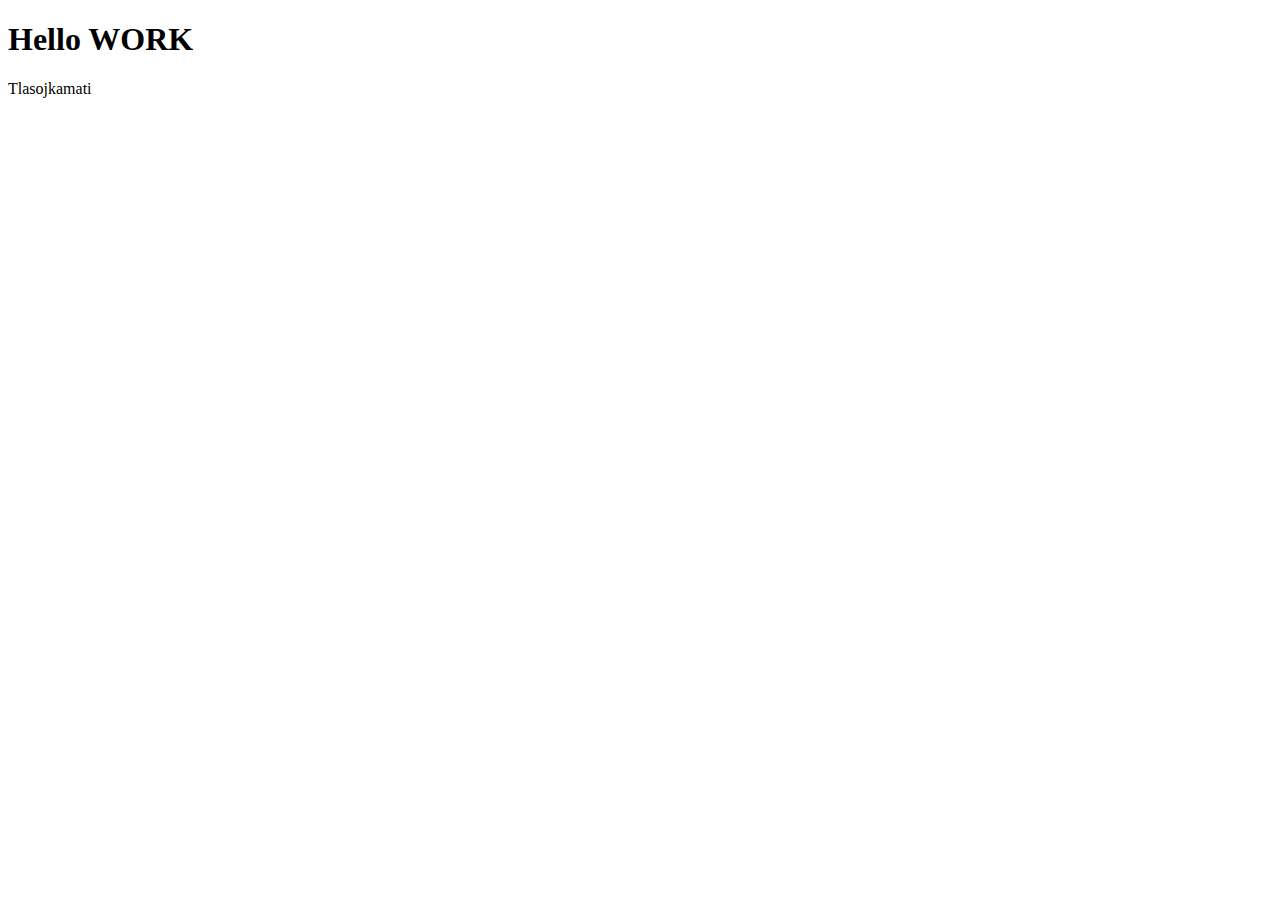
==== Index.html @ c9ee174c "first commit" ====
<!DOCTYPE html>
<html lang="en">
<head>
    <meta charset="UTF-8">
    <meta name="viewport" content="width=device-width, initial-scale=1.0">
    <title>Que paso Raza</title>
</head>
<body>
    <h1>Hello WORK</h1>
    <article>Tlasojkamati</article>
    <script src="lojic.js"></script>
</body>
</html>
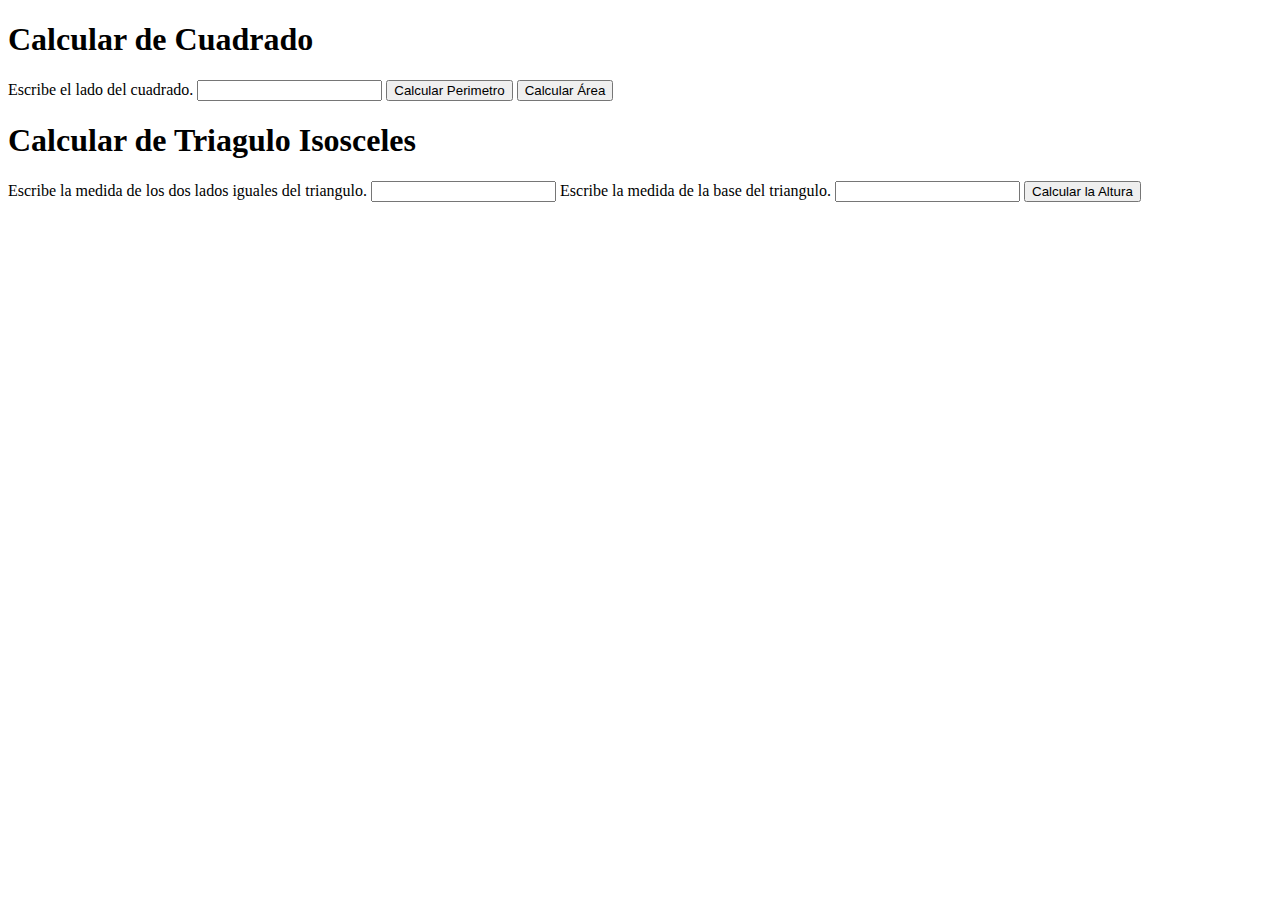
==== commit a61b522f: "Nuevo Curso" ====
--- a/Index.html
+++ b/Index.html
@@ -3,11 +3,34 @@
 <head>
     <meta charset="UTF-8">
     <meta name="viewport" content="width=device-width, initial-scale=1.0">
-    <title>Que paso Raza</title>
+    <title>Calculo de Area y Perimentro</title>
 </head>
 <body>
-    <h1>Hello WORK</h1>
-    <article>Tlasojkamati</article>
-    <script src="lojic.js"></script>
+    <header>
+        <h1>Calcular de Cuadrado</h1>
+        <form>
+            <label for="inputCuadrado">
+                Escribe el lado del cuadrado.
+            </label>
+            <input id="inputCuadrado" type="number"/>
+            <button type="button" onclick="perimetroCuadrado()">Calcular Perimetro</button>
+            <button type="button" onclick="areaCuadrado()">Calcular Área</button>
+        </form>
+    </header>
+    <header>
+        <h1>Calcular de Triagulo Isosceles</h1>
+        <form>
+            <label for="inputTrianguloLados">
+                Escribe la medida de los dos lados iguales del triangulo.
+            </label>
+            <input id="inputTrianguloLados" type="number"/>
+            <label for="inputTrianguloBase">
+                Escribe la medida de la base del triangulo.
+            </label>
+            <input id="inputTrianguloBase" type="number"/>
+            <button type="button" onclick="altura()">Calcular la Altura</button>
+        </form>
+    </header>
+    <script src="./lojic.js"></script>
 </body>
 </html>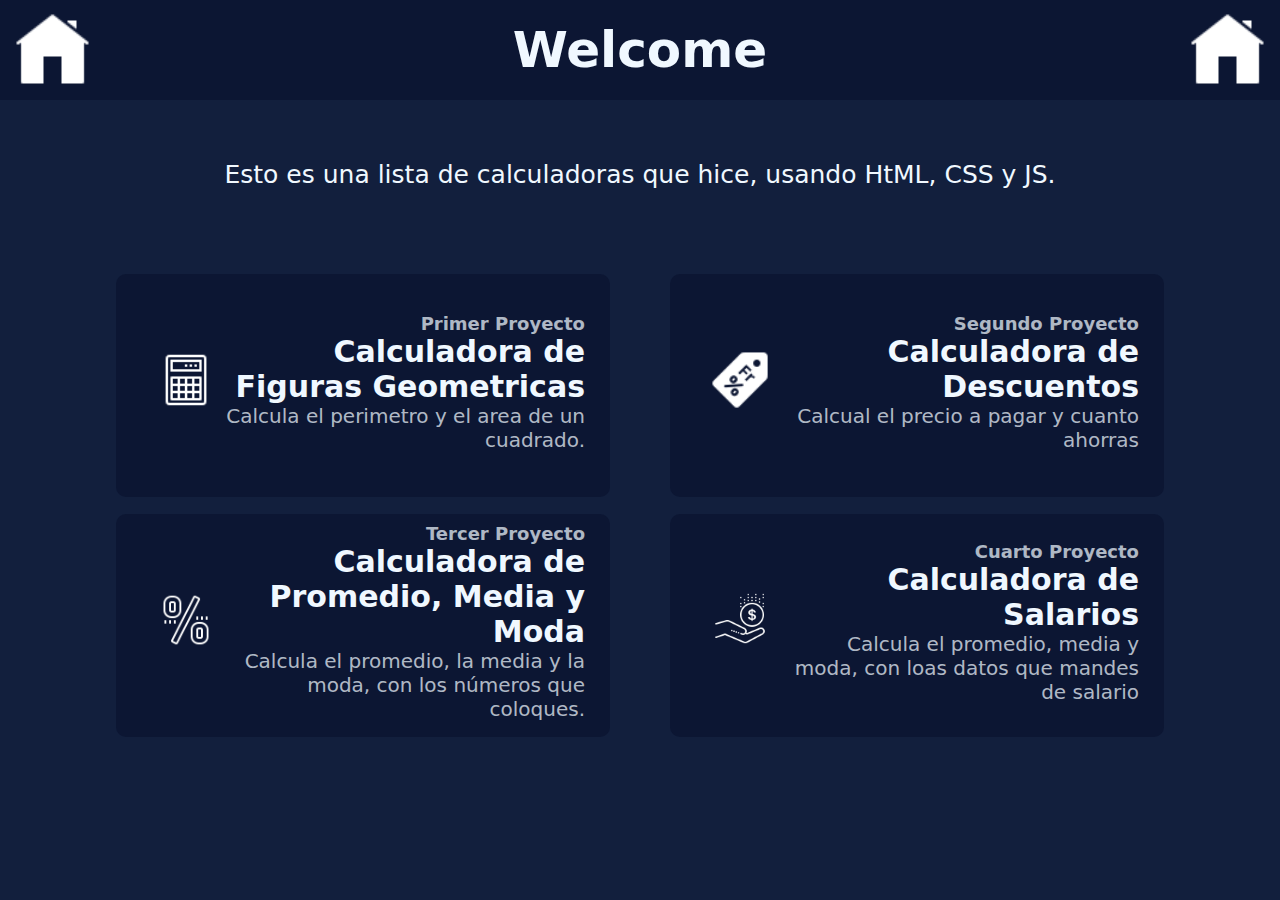
==== commit f1c8bb80: "Retoques" ====
--- a/Index.html
+++ b/Index.html
@@ -1,36 +1,97 @@
-<!DOCTYPE html>
-<html lang="en">
-<head>
-    <meta charset="UTF-8">
-    <meta name="viewport" content="width=device-width, initial-scale=1.0">
-    <title>Calculo de Area y Perimentro</title>
-</head>
-<body>
-    <header>
-        <h1>Calcular de Cuadrado</h1>
-        <form>
-            <label for="inputCuadrado">
-                Escribe el lado del cuadrado.
-            </label>
-            <input id="inputCuadrado" type="number"/>
-            <button type="button" onclick="perimetroCuadrado()">Calcular Perimetro</button>
-            <button type="button" onclick="areaCuadrado()">Calcular Área</button>
-        </form>
-    </header>
-    <header>
-        <h1>Calcular de Triagulo Isosceles</h1>
-        <form>
-            <label for="inputTrianguloLados">
-                Escribe la medida de los dos lados iguales del triangulo.
-            </label>
-            <input id="inputTrianguloLados" type="number"/>
-            <label for="inputTrianguloBase">
-                Escribe la medida de la base del triangulo.
-            </label>
-            <input id="inputTrianguloBase" type="number"/>
-            <button type="button" onclick="altura()">Calcular la Altura</button>
-        </form>
-    </header>
-    <script src="./lojic.js"></script>
-</body>
+<!DOCTYPE html>
+<html lang="en">
+<head>
+    <meta charset="UTF-8">
+    <meta http-equiv="X-UA-Compatible" content="IE=edge">
+    <meta name="viewport" content="width=device-width, initial-scale=1.0">
+    <link rel="stylesheet" href="./forIndex.css">
+    <title>Proyecto de Calculos</title>
+</head>
+<body>
+    <nav class="presentacion">
+        <img src="./casa.png" alt="">
+        <h1>Welcome</h1>
+        <img src="./casa.png" alt="">
+    </nav>
+    <section class="content-descrip">
+        <p   p class="descripcion">Esto es una lista de calculadoras que hice, usando
+            HtML, CSS y JS.</p> 
+    </section>
+    <section class="contein-marco">
+            <div class="marco">
+            <a href="./figurasGeometricas.html">
+                <div class="marco__cuadros">
+                    <div>
+                        <img class="imagCard animacion" src="./calculadora-50.png" alt="">                
+                    </div>
+                    <div class="tituloCard">
+                        <h2 class="animacion">Primer Proyecto</h2>
+                        <h1 class="tituloCard__text animacion">Calculadora de Figuras Geometricas</h1>
+                        <p class="animacion">Calcula el perimetro y el area de un cuadrado.</p>
+                    </div>
+                </div>
+            </a>
+            <a href="./Descuentos.html">
+                <div class="marco__cuadros">
+                    <div>
+                        <img class="imagCard animacion" src="./descuento-50.png" alt="">                
+                    </div>
+                    <div class="tituloCard">
+                        <h2 class="animacion">Segundo Proyecto</h2>
+                        <h1 class="tituloCard__text animacion">Calculadora de Descuentos</h1>
+                        <p class="animacion">Calcual el precio a pagar y cuanto ahorras</p>
+                    </div>
+                </div> 
+            </a>
+            <a href="./promedio.html">
+                <div class="marco__cuadros">
+                    <div>
+                        <img class="imagCard animacion" src="./porcentaje-50.png" alt="">                
+                    </div>
+                    <div class="tituloCard">
+                        <h2 class="animacion">Tercer Proyecto</h2>
+                        <h1 class="tituloCard__text animacion">Calculadora de Promedio, Media y Moda</h1>
+                        <p class="animacion">Calcula el promedio, la media y la moda, con los números que coloques.</p>
+                    </div>
+                </div> 
+            </a>
+            <a href="">
+                <div class="marco__cuadros">
+                    <div>
+                        <img class="imagCard animacion" src="./salario.png" alt="">                
+                    </div>
+                    <div class="tituloCard">
+                        <h2 class="animacion">Cuarto Proyecto</h2>
+                        <h1 class="tituloCard__text animacion">Calculadora de Salarios</h1>
+                        <p class="animacion">Calcula el promedio, media y moda, con loas datos que mandes de salario</p>
+                    </div>
+                </div> 
+            </a>
+        </div>
+    </section>
+    
+
+    <!-- <section>
+        <ul class="lista">
+            <li>
+                <a href="./figurasGeometricas.html">Calculadora de Figuras Geometricas</a>
+            </li>
+            <li>
+                <a href="./Descuentos.html">Calculadora de Descuentos</a>
+            </li>
+            <li>
+                <a href="./promedio.html">Calculadora para sacar promedios</a>
+            </li>
+            <li>
+                <a href="./media.html">Calcular la media</a>
+            </li>
+            <li>
+                <a href="./moda.html">Calcular la moda</a>
+            </li>
+            <li>
+                <a href="./salarios.html">Calculadora de Salarios</a>
+            </li>
+        </ul>
+    </section> -->
+</body>
 </html>--- a/forIndex.css
+++ b/forIndex.css
@@ -0,0 +1,158 @@
+body {
+    background-color: #121f3d;
+    margin: 0;
+}
+
+.presentacion {
+    background-color: #0c1633;
+    display: flex;
+    justify-content: space-between;
+    align-items: center;
+    /* padding: 10px; */
+    height: 100px;
+}
+.presentacion h1 {
+    color: aliceblue;
+    margin: 0px;
+    font-size: 50px;
+    font-family: system-ui;
+}
+.presentacion img {
+    width: 75px;
+    height: 75px;
+    margin: 0px 15px;
+}
+.content-descrip {
+    display: flex;
+    justify-content: center;
+}
+.descripcion {
+    color: aliceblue;
+    margin-top: 60px;
+    font-size: 25px;
+    font-family: system-ui;
+}
+.contein-marco{
+    width: auto;
+    display: flex;
+    justify-content: center;
+}
+.marco{
+    width: 85%;
+    height: auto;
+    margin: 40px 0px;
+    display: grid;
+    grid-template-columns: repeat(2,1fr);
+    grid-gap: 20px;
+    justify-content: center;
+    /* justify-content: space-evenly; */
+    /* flex-wrap: wrap; */
+}
+.marco__cuadros{
+    width: auto;
+    height: 200px;
+    background-color: #0c1633;
+    border-radius: 10px;
+    padding: 8px 15px 15px 15px;
+    /* margin: 0px; */
+    display: flex;
+    /* flex-direction: column; */
+    justify-content: space-between;
+    transition: 400ms;
+    align-items: center;
+}
+.marco__cuadros:hover {
+    transform: scale(1.1);
+    animation-name: wobble;
+    background-color: #33b1ffc5;
+}
+.marco__cuadros:hover .imagCard {
+    animation-name: pulse;
+}
+
+a{
+    width: auto;
+    height: 180px;
+    text-decoration: none;
+    margin: 20px;
+}
+
+.imagCard {
+    width: 60px;
+    height: 60px;
+    margin-left: 25px;    
+}
+@keyframes wobble {
+    0% {transform: translateX(0%);}
+    15% {transform: translateX(-25%) rotate(-5deg);}
+    30% {transform: translateX(20%) rotate(3deg);}
+    45% {transform: translateX(-15%) rotate(-3deg);}
+    60% {transform: translateX(10%) rotate(2deg);}
+    75% {transform: translateX(-5%) rotate(-1deg);}
+    100% {transform: translateX(0%);}
+  }
+
+.animacion {
+    animation-duration: 2.5s;
+    animation-fill-mode: both;
+    animation-iteration-count: initial;    
+    animation-duration: 1s; 
+}
+.tituloCard {
+    display: flex;
+    flex-direction: column;
+    align-content: center;
+    padding: 0px 10px;
+}
+
+.tituloCard h2 {
+    color: rgba(240, 248, 255, 0.719);
+    font-size: 18px;
+    width: auto;
+    font-family: system-ui;
+    text-align: end;
+    margin: 0px;
+}
+
+.tituloCard__text {
+    margin: 0px;
+    color: aliceblue;
+    font-size: 30px;
+    font-family: system-ui;
+    padding: 0px;
+    text-align: end;      
+}
+.tituloCard p {
+    width: auto;
+    margin: 0px;
+    color: rgba(240, 248, 255, 0.739);
+    font-size: 20px;
+    font-family: system-ui;
+    text-align: end;
+    padding: 0px;
+}
+.marco__cuadros:hover .tituloCard__text {
+    animation-name: pulse;
+}
+.marco__cuadros:hover .tituloCard h2 {
+    animation-name: pulse;
+}
+.marco__cuadros:hover .tituloCard p {
+    animation-name: pulse;
+}
+@keyframes pulse {
+    0% {transform: scale(1);}
+    50% {transform: scale(1.1);}
+    100% {transform: scale(1);}
+  }
+.descriptCard{
+    display: flex;
+    align-items: center;
+}
+.lista li {
+    text-decoration: none;
+}
+.lista li a {
+    text-decoration: none;
+    color: #33b1ff;
+}